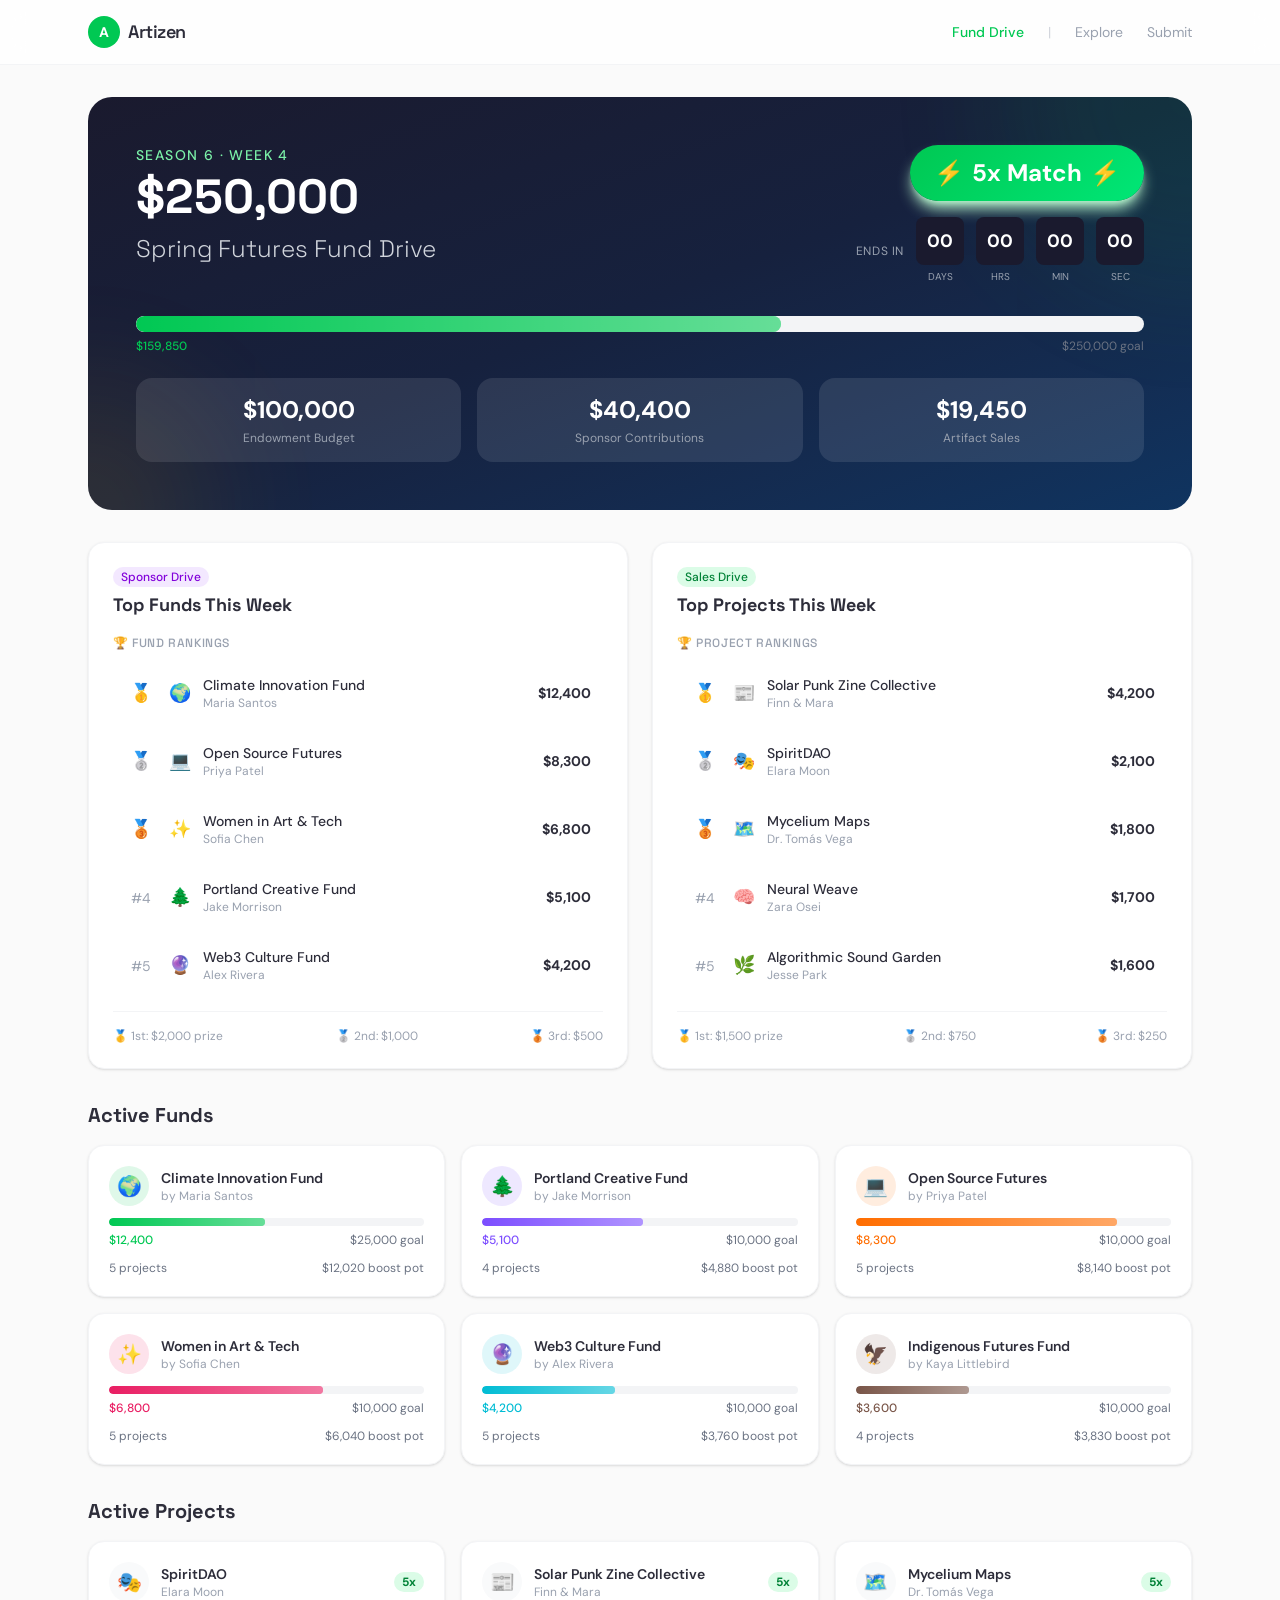
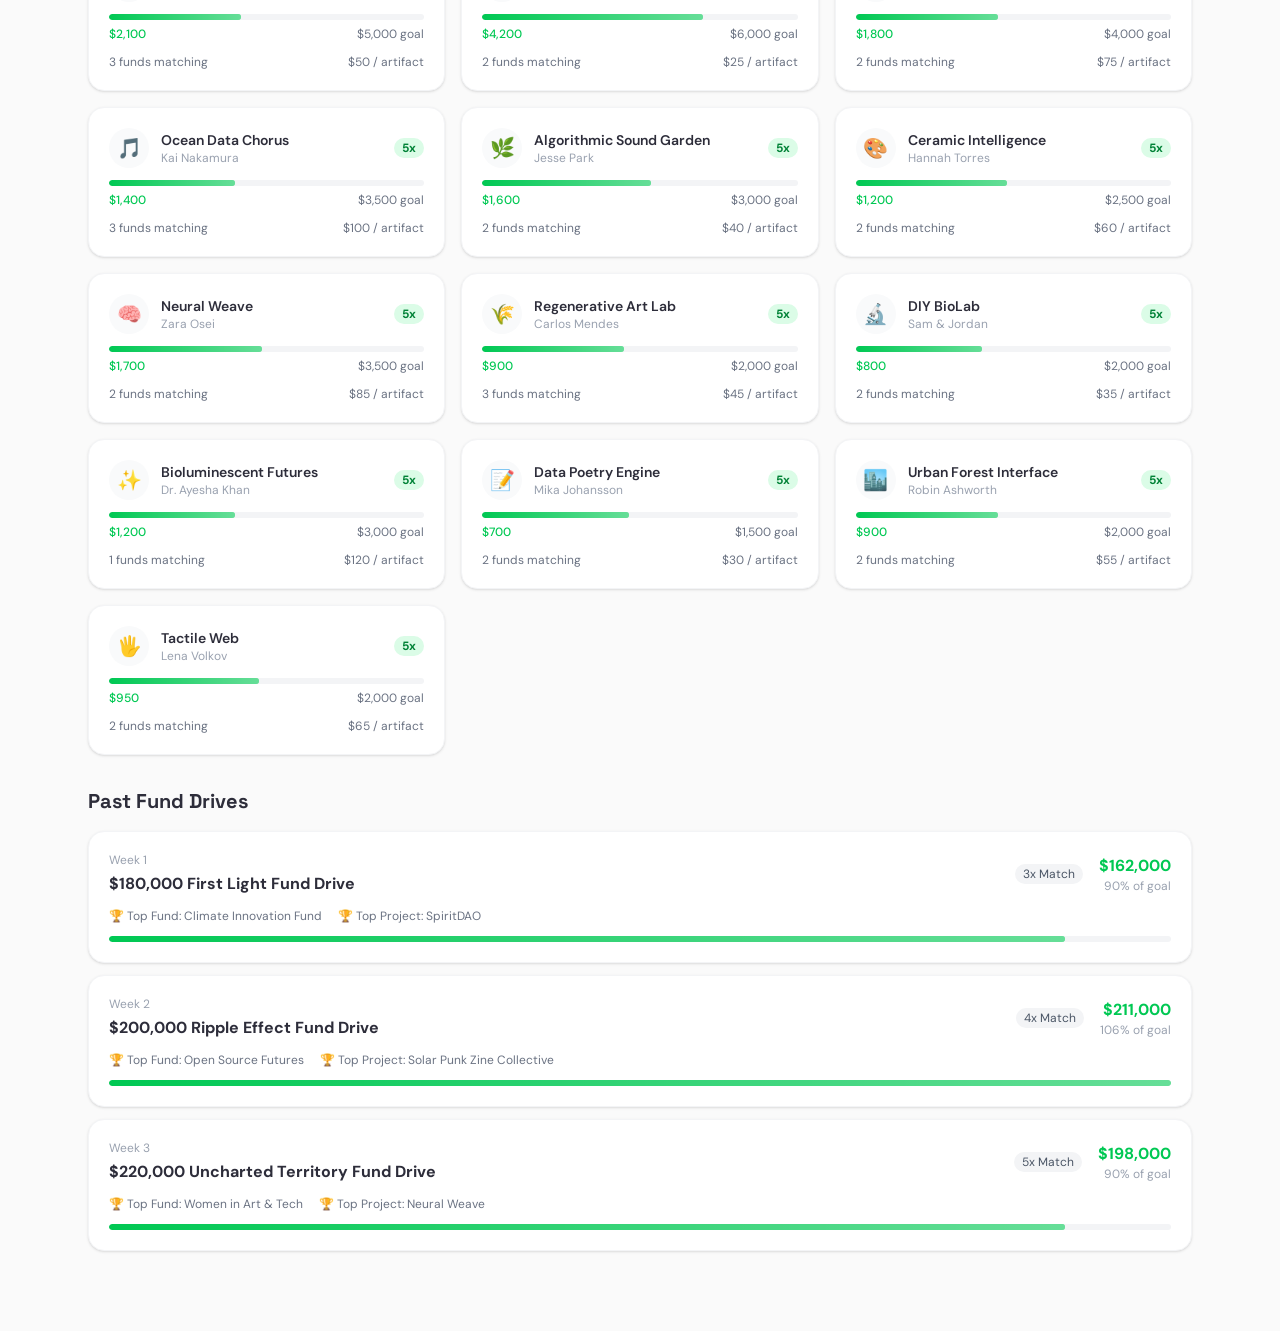
==== index.html @ 4a3e8b3a "Funding Engine prototype" ====
<!doctype html>
<html lang="en">
  <head>
    <meta charset="UTF-8" />
    <link rel="icon" type="image/svg+xml" href="/vite.svg" />
    <meta name="viewport" content="width=device-width, initial-scale=1.0" />
    <title>Artizen Funding Engine — Prototype</title>
    <script type="module" crossorigin src="/assets/index-Dkzx_geu.js"></script>
    <link rel="stylesheet" crossorigin href="/assets/index-CMHj85jx.css">
  </head>
  <body>
    <div id="root"></div>
  </body>
</html>
---- assets/index-CMHj85jx.css ----
@import "https://fonts.googleapis.com/css2?family=DM+Sans:ital,opsz,wght@0,9..40,300;0,9..40,400;0,9..40,500;0,9..40,600;0,9..40,700;1,9..40,400&family=Space+Grotesk:wght@400;500;600;700&display=swap";@layer components;@layer properties{@supports (((-webkit-hyphens:none)) and (not (margin-trim:inline))) or ((-moz-orient:inline) and (not (color:rgb(from red r g b)))){*,:before,:after,::backdrop{--tw-translate-x:0;--tw-translate-y:0;--tw-translate-z:0;--tw-rotate-x:initial;--tw-rotate-y:initial;--tw-rotate-z:initial;--tw-skew-x:initial;--tw-skew-y:initial;--tw-space-y-reverse:0;--tw-border-style:solid;--tw-gradient-position:initial;--tw-gradient-from:#0000;--tw-gradient-via:#0000;--tw-gradient-to:#0000;--tw-gradient-stops:initial;--tw-gradient-via-stops:initial;--tw-gradient-from-position:0%;--tw-gradient-via-position:50%;--tw-gradient-to-position:100%;--tw-font-weight:initial;--tw-tracking:initial;--tw-ordinal:initial;--tw-slashed-zero:initial;--tw-numeric-figure:initial;--tw-numeric-spacing:initial;--tw-numeric-fraction:initial;--tw-shadow:0 0 #0000;--tw-shadow-color:initial;--tw-shadow-alpha:100%;--tw-inset-shadow:0 0 #0000;--tw-inset-shadow-color:initial;--tw-inset-shadow-alpha:100%;--tw-ring-color:initial;--tw-ring-shadow:0 0 #0000;--tw-inset-ring-color:initial;--tw-inset-ring-shadow:0 0 #0000;--tw-ring-inset:initial;--tw-ring-offset-width:0px;--tw-ring-offset-color:#fff;--tw-ring-offset-shadow:0 0 #0000;--tw-blur:initial;--tw-brightness:initial;--tw-contrast:initial;--tw-grayscale:initial;--tw-hue-rotate:initial;--tw-invert:initial;--tw-opacity:initial;--tw-saturate:initial;--tw-sepia:initial;--tw-drop-shadow:initial;--tw-drop-shadow-color:initial;--tw-drop-shadow-alpha:100%;--tw-drop-shadow-size:initial;--tw-backdrop-blur:initial;--tw-backdrop-brightness:initial;--tw-backdrop-contrast:initial;--tw-backdrop-grayscale:initial;--tw-backdrop-hue-rotate:initial;--tw-backdrop-invert:initial;--tw-backdrop-opacity:initial;--tw-backdrop-saturate:initial;--tw-backdrop-sepia:initial}}}@layer theme{:root,:host{--font-sans:ui-sans-serif, system-ui, sans-serif, "Apple Color Emoji", "Segoe UI Emoji", "Segoe UI Symbol", "Noto Color Emoji";--font-mono:ui-monospace, SFMono-Regular, Menlo, Monaco, Consolas, "Liberation Mono", "Courier New", monospace;--color-orange-100:oklch(95.4% .038 75.164);--color-yellow-100:oklch(97.3% .071 103.193);--color-green-50:oklch(98.2% .018 155.826);--color-green-100:oklch(96.2% .044 156.743);--color-green-200:oklch(92.5% .084 155.995);--color-green-300:oklch(87.1% .15 154.449);--color-green-400:oklch(79.2% .209 151.711);--color-green-700:oklch(52.7% .154 150.069);--color-emerald-50:oklch(97.9% .021 166.113);--color-blue-500:oklch(62.3% .214 259.815);--color-blue-600:oklch(54.6% .245 262.881);--color-purple-100:oklch(94.6% .033 307.174);--color-purple-700:oklch(49.6% .265 301.924);--color-gray-50:oklch(98.5% .002 247.839);--color-gray-100:oklch(96.7% .003 264.542);--color-gray-200:oklch(92.8% .006 264.531);--color-gray-300:oklch(87.2% .01 258.338);--color-gray-400:oklch(70.7% .022 261.325);--color-gray-500:oklch(55.1% .027 264.364);--color-gray-600:oklch(44.6% .03 256.802);--color-gray-700:oklch(37.3% .034 259.733);--color-gray-900:oklch(21% .034 264.665);--color-black:#000;--color-white:#fff;--spacing:.25rem;--container-md:28rem;--container-6xl:72rem;--text-xs:.75rem;--text-xs--line-height:calc(1 / .75);--text-sm:.875rem;--text-sm--line-height:calc(1.25 / .875);--text-lg:1.125rem;--text-lg--line-height:calc(1.75 / 1.125);--text-xl:1.25rem;--text-xl--line-height:calc(1.75 / 1.25);--text-2xl:1.5rem;--text-2xl--line-height:calc(2 / 1.5);--text-3xl:1.875rem;--text-3xl--line-height:calc(2.25 / 1.875);--text-4xl:2.25rem;--text-4xl--line-height:calc(2.5 / 2.25);--text-5xl:3rem;--text-5xl--line-height:1;--font-weight-light:300;--font-weight-medium:500;--font-weight-semibold:600;--font-weight-bold:700;--tracking-tight:-.025em;--tracking-wider:.05em;--tracking-widest:.1em;--radius-lg:.5rem;--radius-xl:.75rem;--radius-2xl:1rem;--radius-3xl:1.5rem;--animate-pulse:pulse 2s cubic-bezier(.4, 0, .6, 1) infinite;--blur-md:12px;--blur-3xl:64px;--default-transition-duration:.15s;--default-transition-timing-function:cubic-bezier(.4, 0, .2, 1);--default-font-family:var(--font-sans);--default-mono-font-family:var(--font-mono)}}@layer base{*,:after,:before,::backdrop{box-sizing:border-box;border:0 solid;margin:0;padding:0}::file-selector-button{box-sizing:border-box;border:0 solid;margin:0;padding:0}html,:host{-webkit-text-size-adjust:100%;tab-size:4;line-height:1.5;font-family:var(--default-font-family,ui-sans-serif, system-ui, sans-serif, "Apple Color Emoji", "Segoe UI Emoji", "Segoe UI Symbol", "Noto Color Emoji");font-feature-settings:var(--default-font-feature-settings,normal);font-variation-settings:var(--default-font-variation-settings,normal);-webkit-tap-highlight-color:transparent}hr{height:0;color:inherit;border-top-width:1px}abbr:where([title]){-webkit-text-decoration:underline dotted;text-decoration:underline dotted}h1,h2,h3,h4,h5,h6{font-size:inherit;font-weight:inherit}a{color:inherit;-webkit-text-decoration:inherit;-webkit-text-decoration:inherit;-webkit-text-decoration:inherit;-webkit-text-decoration:inherit;text-decoration:inherit}b,strong{font-weight:bolder}code,kbd,samp,pre{font-family:var(--default-mono-font-family,ui-monospace, SFMono-Regular, Menlo, Monaco, Consolas, "Liberation Mono", "Courier New", monospace);font-feature-settings:var(--default-mono-font-feature-settings,normal);font-variation-settings:var(--default-mono-font-variation-settings,normal);font-size:1em}small{font-size:80%}sub,sup{vertical-align:baseline;font-size:75%;line-height:0;position:relative}sub{bottom:-.25em}sup{top:-.5em}table{text-indent:0;border-color:inherit;border-collapse:collapse}:-moz-focusring{outline:auto}progress{vertical-align:baseline}summary{display:list-item}ol,ul,menu{list-style:none}img,svg,video,canvas,audio,iframe,embed,object{vertical-align:middle;display:block}img,video{max-width:100%;height:auto}button,input,select,optgroup,textarea{font:inherit;font-feature-settings:inherit;font-variation-settings:inherit;letter-spacing:inherit;color:inherit;opacity:1;background-color:#0000;border-radius:0}::file-selector-button{font:inherit;font-feature-settings:inherit;font-variation-settings:inherit;letter-spacing:inherit;color:inherit;opacity:1;background-color:#0000;border-radius:0}:where(select:is([multiple],[size])) optgroup{font-weight:bolder}:where(select:is([multiple],[size])) optgroup option{padding-inline-start:20px}::file-selector-button{margin-inline-end:4px}::placeholder{opacity:1}@supports (not ((-webkit-appearance:-apple-pay-button))) or (contain-intrinsic-size:1px){::placeholder{color:currentColor}@supports (color:color-mix(in lab, red, red)){::placeholder{color:color-mix(in oklab, currentcolor 50%, transparent)}}}textarea{resize:vertical}::-webkit-search-decoration{-webkit-appearance:none}::-webkit-date-and-time-value{min-height:1lh;text-align:inherit}::-webkit-datetime-edit{display:inline-flex}::-webkit-datetime-edit-fields-wrapper{padding:0}::-webkit-datetime-edit{padding-block:0}::-webkit-datetime-edit-year-field{padding-block:0}::-webkit-datetime-edit-month-field{padding-block:0}::-webkit-datetime-edit-day-field{padding-block:0}::-webkit-datetime-edit-hour-field{padding-block:0}::-webkit-datetime-edit-minute-field{padding-block:0}::-webkit-datetime-edit-second-field{padding-block:0}::-webkit-datetime-edit-millisecond-field{padding-block:0}::-webkit-datetime-edit-meridiem-field{padding-block:0}::-webkit-calendar-picker-indicator{line-height:1}:-moz-ui-invalid{box-shadow:none}button,input:where([type=button],[type=reset],[type=submit]){appearance:button}::file-selector-button{appearance:button}::-webkit-inner-spin-button{height:auto}::-webkit-outer-spin-button{height:auto}[hidden]:where(:not([hidden=until-found])){display:none!important}}@layer utilities{.invisible{visibility:hidden}.absolute{position:absolute}.fixed{position:fixed}.relative{position:relative}.sticky{position:sticky}.inset-0{inset:calc(var(--spacing) * 0)}.top-0{top:calc(var(--spacing) * 0)}.right-0{right:calc(var(--spacing) * 0)}.bottom-0{bottom:calc(var(--spacing) * 0)}.left-0{left:calc(var(--spacing) * 0)}.z-10{z-index:10}.z-50{z-index:50}.mx-4{margin-inline:calc(var(--spacing) * 4)}.mx-auto{margin-inline:auto}.mt-0\.5{margin-top:calc(var(--spacing) * .5)}.mt-1{margin-top:calc(var(--spacing) * 1)}.mt-1\.5{margin-top:calc(var(--spacing) * 1.5)}.mt-2{margin-top:calc(var(--spacing) * 2)}.mt-3{margin-top:calc(var(--spacing) * 3)}.mt-4{margin-top:calc(var(--spacing) * 4)}.mt-6{margin-top:calc(var(--spacing) * 6)}.mb-1{margin-bottom:calc(var(--spacing) * 1)}.mb-1\.5{margin-bottom:calc(var(--spacing) * 1.5)}.mb-2{margin-bottom:calc(var(--spacing) * 2)}.mb-3{margin-bottom:calc(var(--spacing) * 3)}.mb-4{margin-bottom:calc(var(--spacing) * 4)}.mb-6{margin-bottom:calc(var(--spacing) * 6)}.mb-8{margin-bottom:calc(var(--spacing) * 8)}.flex{display:flex}.grid{display:grid}.hidden{display:none}.inline-flex{display:inline-flex}.h-2{height:calc(var(--spacing) * 2)}.h-3{height:calc(var(--spacing) * 3)}.h-4{height:calc(var(--spacing) * 4)}.h-5{height:calc(var(--spacing) * 5)}.h-8{height:calc(var(--spacing) * 8)}.h-10{height:calc(var(--spacing) * 10)}.h-12{height:calc(var(--spacing) * 12)}.h-14{height:calc(var(--spacing) * 14)}.h-16{height:calc(var(--spacing) * 16)}.h-48{height:calc(var(--spacing) * 48)}.h-64{height:calc(var(--spacing) * 64)}.h-96{height:calc(var(--spacing) * 96)}.min-h-screen{min-height:100vh}.w-2{width:calc(var(--spacing) * 2)}.w-3{width:calc(var(--spacing) * 3)}.w-4{width:calc(var(--spacing) * 4)}.w-5{width:calc(var(--spacing) * 5)}.w-8{width:calc(var(--spacing) * 8)}.w-10{width:calc(var(--spacing) * 10)}.w-12{width:calc(var(--spacing) * 12)}.w-14{width:calc(var(--spacing) * 14)}.w-16{width:calc(var(--spacing) * 16)}.w-48{width:calc(var(--spacing) * 48)}.w-64{width:calc(var(--spacing) * 64)}.w-96{width:calc(var(--spacing) * 96)}.w-full{width:100%}.max-w-6xl{max-width:var(--container-6xl)}.max-w-md{max-width:var(--container-md)}.min-w-0{min-width:calc(var(--spacing) * 0)}.flex-1{flex:1}.grow{flex-grow:1}.-translate-x-1\/2{--tw-translate-x:calc(calc(1 / 2 * 100%) * -1);translate:var(--tw-translate-x) var(--tw-translate-y)}.translate-x-1\/2{--tw-translate-x:calc(1 / 2 * 100%);translate:var(--tw-translate-x) var(--tw-translate-y)}.-translate-y-1\/2{--tw-translate-y:calc(calc(1 / 2 * 100%) * -1);translate:var(--tw-translate-x) var(--tw-translate-y)}.translate-y-1\/2{--tw-translate-y:calc(1 / 2 * 100%);translate:var(--tw-translate-x) var(--tw-translate-y)}.transform{transform:var(--tw-rotate-x,) var(--tw-rotate-y,) var(--tw-rotate-z,) var(--tw-skew-x,) var(--tw-skew-y,)}.animate-pulse{animation:var(--animate-pulse)}.grid-cols-3{grid-template-columns:repeat(3,minmax(0,1fr))}.flex-col{flex-direction:column}.items-center{align-items:center}.items-start{align-items:flex-start}.justify-between{justify-content:space-between}.justify-center{justify-content:center}.gap-1{gap:calc(var(--spacing) * 1)}.gap-1\.5{gap:calc(var(--spacing) * 1.5)}.gap-2{gap:calc(var(--spacing) * 2)}.gap-3{gap:calc(var(--spacing) * 3)}.gap-4{gap:calc(var(--spacing) * 4)}.gap-6{gap:calc(var(--spacing) * 6)}:where(.space-y-1>:not(:last-child)){--tw-space-y-reverse:0;margin-block-start:calc(calc(var(--spacing) * 1) * var(--tw-space-y-reverse));margin-block-end:calc(calc(var(--spacing) * 1) * calc(1 - var(--tw-space-y-reverse)))}:where(.space-y-2>:not(:last-child)){--tw-space-y-reverse:0;margin-block-start:calc(calc(var(--spacing) * 2) * var(--tw-space-y-reverse));margin-block-end:calc(calc(var(--spacing) * 2) * calc(1 - var(--tw-space-y-reverse)))}:where(.space-y-3>:not(:last-child)){--tw-space-y-reverse:0;margin-block-start:calc(calc(var(--spacing) * 3) * var(--tw-space-y-reverse));margin-block-end:calc(calc(var(--spacing) * 3) * calc(1 - var(--tw-space-y-reverse)))}:where(.space-y-4>:not(:last-child)){--tw-space-y-reverse:0;margin-block-start:calc(calc(var(--spacing) * 4) * var(--tw-space-y-reverse));margin-block-end:calc(calc(var(--spacing) * 4) * calc(1 - var(--tw-space-y-reverse)))}:where(.space-y-6>:not(:last-child)){--tw-space-y-reverse:0;margin-block-start:calc(calc(var(--spacing) * 6) * var(--tw-space-y-reverse));margin-block-end:calc(calc(var(--spacing) * 6) * calc(1 - var(--tw-space-y-reverse)))}:where(.space-y-8>:not(:last-child)){--tw-space-y-reverse:0;margin-block-start:calc(calc(var(--spacing) * 8) * var(--tw-space-y-reverse));margin-block-end:calc(calc(var(--spacing) * 8) * calc(1 - var(--tw-space-y-reverse)))}.truncate{text-overflow:ellipsis;white-space:nowrap;overflow:hidden}.overflow-hidden{overflow:hidden}.rounded{border-radius:.25rem}.rounded-2xl{border-radius:var(--radius-2xl)}.rounded-3xl{border-radius:var(--radius-3xl)}.rounded-full{border-radius:3.40282e38px}.rounded-lg{border-radius:var(--radius-lg)}.rounded-xl{border-radius:var(--radius-xl)}.border{border-style:var(--tw-border-style);border-width:1px}.border-t{border-top-style:var(--tw-border-style);border-top-width:1px}.border-b{border-bottom-style:var(--tw-border-style);border-bottom-width:1px}.border-gray-100{border-color:var(--color-gray-100)}.border-gray-200{border-color:var(--color-gray-200)}.border-green-200{border-color:var(--color-green-200)}.bg-\[\#00C853\]{background-color:#00c853}.bg-\[\#1A1A2E\]{background-color:#1a1a2e}.bg-\[\#FAFAFA\]{background-color:#fafafa}.bg-\[\#FFB300\]{background-color:#ffb300}.bg-\[\#FFB300\]\/10{background-color:oklab(81.7909% .035605 .166765/.1)}.bg-black\/50{background-color:#00000080}@supports (color:color-mix(in lab, red, red)){.bg-black\/50{background-color:color-mix(in oklab, var(--color-black) 50%, transparent)}}.bg-blue-500{background-color:var(--color-blue-500)}.bg-gray-50{background-color:var(--color-gray-50)}.bg-gray-100{background-color:var(--color-gray-100)}.bg-gray-200{background-color:var(--color-gray-200)}.bg-green-50{background-color:var(--color-green-50)}.bg-green-100{background-color:var(--color-green-100)}.bg-green-400{background-color:var(--color-green-400)}.bg-orange-100{background-color:var(--color-orange-100)}.bg-purple-100{background-color:var(--color-purple-100)}.bg-white{background-color:var(--color-white)}.bg-white\/5{background-color:#ffffff0d}@supports (color:color-mix(in lab, red, red)){.bg-white\/5{background-color:color-mix(in oklab, var(--color-white) 5%, transparent)}}.bg-white\/10{background-color:#ffffff1a}@supports (color:color-mix(in lab, red, red)){.bg-white\/10{background-color:color-mix(in oklab, var(--color-white) 10%, transparent)}}.bg-white\/80{background-color:#fffc}@supports (color:color-mix(in lab, red, red)){.bg-white\/80{background-color:color-mix(in oklab, var(--color-white) 80%, transparent)}}.bg-yellow-100{background-color:var(--color-yellow-100)}.bg-gradient-to-br{--tw-gradient-position:to bottom right in oklab;background-image:linear-gradient(var(--tw-gradient-stops))}.bg-gradient-to-r{--tw-gradient-position:to right in oklab;background-image:linear-gradient(var(--tw-gradient-stops))}.from-\[\#00C853\]{--tw-gradient-from:#00c853;--tw-gradient-stops:var(--tw-gradient-via-stops,var(--tw-gradient-position), var(--tw-gradient-from) var(--tw-gradient-from-position), var(--tw-gradient-to) var(--tw-gradient-to-position))}.from-\[\#1A1A2E\]{--tw-gradient-from:#1a1a2e;--tw-gradient-stops:var(--tw-gradient-via-stops,var(--tw-gradient-position), var(--tw-gradient-from) var(--tw-gradient-from-position), var(--tw-gradient-to) var(--tw-gradient-to-position))}.from-green-50{--tw-gradient-from:var(--color-green-50);--tw-gradient-stops:var(--tw-gradient-via-stops,var(--tw-gradient-position), var(--tw-gradient-from) var(--tw-gradient-from-position), var(--tw-gradient-to) var(--tw-gradient-to-position))}.via-\[\#16213E\]{--tw-gradient-via:#16213e;--tw-gradient-via-stops:var(--tw-gradient-position), var(--tw-gradient-from) var(--tw-gradient-from-position), var(--tw-gradient-via) var(--tw-gradient-via-position), var(--tw-gradient-to) var(--tw-gradient-to-position);--tw-gradient-stops:var(--tw-gradient-via-stops)}.to-\[\#0F3460\]{--tw-gradient-to:#0f3460;--tw-gradient-stops:var(--tw-gradient-via-stops,var(--tw-gradient-position), var(--tw-gradient-from) var(--tw-gradient-from-position), var(--tw-gradient-to) var(--tw-gradient-to-position))}.to-\[\#00E676\]{--tw-gradient-to:#00e676;--tw-gradient-stops:var(--tw-gradient-via-stops,var(--tw-gradient-position), var(--tw-gradient-from) var(--tw-gradient-from-position), var(--tw-gradient-to) var(--tw-gradient-to-position))}.to-emerald-50{--tw-gradient-to:var(--color-emerald-50);--tw-gradient-stops:var(--tw-gradient-via-stops,var(--tw-gradient-position), var(--tw-gradient-from) var(--tw-gradient-from-position), var(--tw-gradient-to) var(--tw-gradient-to-position))}.p-3{padding:calc(var(--spacing) * 3)}.p-4{padding:calc(var(--spacing) * 4)}.p-5{padding:calc(var(--spacing) * 5)}.p-6{padding:calc(var(--spacing) * 6)}.p-8{padding:calc(var(--spacing) * 8)}.px-2{padding-inline:calc(var(--spacing) * 2)}.px-3{padding-inline:calc(var(--spacing) * 3)}.px-4{padding-inline:calc(var(--spacing) * 4)}.px-5{padding-inline:calc(var(--spacing) * 5)}.px-6{padding-inline:calc(var(--spacing) * 6)}.py-0\.5{padding-block:calc(var(--spacing) * .5)}.py-1{padding-block:calc(var(--spacing) * 1)}.py-2{padding-block:calc(var(--spacing) * 2)}.py-3{padding-block:calc(var(--spacing) * 3)}.py-4{padding-block:calc(var(--spacing) * 4)}.pt-2{padding-top:calc(var(--spacing) * 2)}.pt-4{padding-top:calc(var(--spacing) * 4)}.pt-8{padding-top:calc(var(--spacing) * 8)}.pt-12{padding-top:calc(var(--spacing) * 12)}.pb-20{padding-bottom:calc(var(--spacing) * 20)}.pl-6{padding-left:calc(var(--spacing) * 6)}.pl-12{padding-left:calc(var(--spacing) * 12)}.pl-18{padding-left:calc(var(--spacing) * 18)}.text-center{text-align:center}.text-left{text-align:left}.text-right{text-align:right}.text-2xl{font-size:var(--text-2xl);line-height:var(--tw-leading,var(--text-2xl--line-height))}.text-3xl{font-size:var(--text-3xl);line-height:var(--tw-leading,var(--text-3xl--line-height))}.text-4xl{font-size:var(--text-4xl);line-height:var(--tw-leading,var(--text-4xl--line-height))}.text-5xl{font-size:var(--text-5xl);line-height:var(--tw-leading,var(--text-5xl--line-height))}.text-lg{font-size:var(--text-lg);line-height:var(--tw-leading,var(--text-lg--line-height))}.text-sm{font-size:var(--text-sm);line-height:var(--tw-leading,var(--text-sm--line-height))}.text-xl{font-size:var(--text-xl);line-height:var(--tw-leading,var(--text-xl--line-height))}.text-xs{font-size:var(--text-xs);line-height:var(--tw-leading,var(--text-xs--line-height))}.text-\[10px\]{font-size:10px}.font-bold{--tw-font-weight:var(--font-weight-bold);font-weight:var(--font-weight-bold)}.font-light{--tw-font-weight:var(--font-weight-light);font-weight:var(--font-weight-light)}.font-medium{--tw-font-weight:var(--font-weight-medium);font-weight:var(--font-weight-medium)}.font-semibold{--tw-font-weight:var(--font-weight-semibold);font-weight:var(--font-weight-semibold)}.tracking-tight{--tw-tracking:var(--tracking-tight);letter-spacing:var(--tracking-tight)}.tracking-wider{--tw-tracking:var(--tracking-wider);letter-spacing:var(--tracking-wider)}.tracking-widest{--tw-tracking:var(--tracking-widest);letter-spacing:var(--tracking-widest)}.text-\[\#00C853\]{color:#00c853}.text-\[\#FF3D00\]{color:#ff3d00}.text-\[\#FFB300\]{color:#ffb300}.text-gray-300{color:var(--color-gray-300)}.text-gray-400{color:var(--color-gray-400)}.text-gray-500{color:var(--color-gray-500)}.text-gray-600{color:var(--color-gray-600)}.text-gray-700{color:var(--color-gray-700)}.text-green-300{color:var(--color-green-300)}.text-green-700{color:var(--color-green-700)}.text-purple-700{color:var(--color-purple-700)}.text-white{color:var(--color-white)}.uppercase{text-transform:uppercase}.tabular-nums{--tw-numeric-spacing:tabular-nums;font-variant-numeric:var(--tw-ordinal,) var(--tw-slashed-zero,) var(--tw-numeric-figure,) var(--tw-numeric-spacing,) var(--tw-numeric-fraction,)}.opacity-10{opacity:.1}.shadow-2xl{--tw-shadow:0 25px 50px -12px var(--tw-shadow-color,#00000040);box-shadow:var(--tw-inset-shadow), var(--tw-inset-ring-shadow), var(--tw-ring-offset-shadow), var(--tw-ring-shadow), var(--tw-shadow)}.shadow-lg{--tw-shadow:0 10px 15px -3px var(--tw-shadow-color,#0000001a), 0 4px 6px -4px var(--tw-shadow-color,#0000001a);box-shadow:var(--tw-inset-shadow), var(--tw-inset-ring-shadow), var(--tw-ring-offset-shadow), var(--tw-ring-shadow), var(--tw-shadow)}.shadow-sm{--tw-shadow:0 1px 3px 0 var(--tw-shadow-color,#0000001a), 0 1px 2px -1px var(--tw-shadow-color,#0000001a);box-shadow:var(--tw-inset-shadow), var(--tw-inset-ring-shadow), var(--tw-ring-offset-shadow), var(--tw-ring-shadow), var(--tw-shadow)}.ring-1{--tw-ring-shadow:var(--tw-ring-inset,) 0 0 0 calc(1px + var(--tw-ring-offset-width)) var(--tw-ring-color,currentcolor);box-shadow:var(--tw-inset-shadow), var(--tw-inset-ring-shadow), var(--tw-ring-offset-shadow), var(--tw-ring-shadow), var(--tw-shadow)}.shadow-green-200{--tw-shadow-color:oklch(92.5% .084 155.995)}@supports (color:color-mix(in lab, red, red)){.shadow-green-200{--tw-shadow-color:color-mix(in oklab, var(--color-green-200) var(--tw-shadow-alpha), transparent)}}.ring-green-200{--tw-ring-color:var(--color-green-200)}.blur-3xl{--tw-blur:blur(var(--blur-3xl));filter:var(--tw-blur,) var(--tw-brightness,) var(--tw-contrast,) var(--tw-grayscale,) var(--tw-hue-rotate,) var(--tw-invert,) var(--tw-saturate,) var(--tw-sepia,) var(--tw-drop-shadow,)}.filter{filter:var(--tw-blur,) var(--tw-brightness,) var(--tw-contrast,) var(--tw-grayscale,) var(--tw-hue-rotate,) var(--tw-invert,) var(--tw-saturate,) var(--tw-sepia,) var(--tw-drop-shadow,)}.backdrop-blur-md{--tw-backdrop-blur:blur(var(--blur-md));-webkit-backdrop-filter:var(--tw-backdrop-blur,) var(--tw-backdrop-brightness,) var(--tw-backdrop-contrast,) var(--tw-backdrop-grayscale,) var(--tw-backdrop-hue-rotate,) var(--tw-backdrop-invert,) var(--tw-backdrop-opacity,) var(--tw-backdrop-saturate,) var(--tw-backdrop-sepia,);backdrop-filter:var(--tw-backdrop-blur,) var(--tw-backdrop-brightness,) var(--tw-backdrop-contrast,) var(--tw-backdrop-grayscale,) var(--tw-backdrop-hue-rotate,) var(--tw-backdrop-invert,) var(--tw-backdrop-opacity,) var(--tw-backdrop-saturate,) var(--tw-backdrop-sepia,)}.transition-all{transition-property:all;transition-timing-function:var(--tw-ease,var(--default-transition-timing-function));transition-duration:var(--tw-duration,var(--default-transition-duration))}.transition-colors{transition-property:color,background-color,border-color,outline-color,text-decoration-color,fill,stroke,--tw-gradient-from,--tw-gradient-via,--tw-gradient-to;transition-timing-function:var(--tw-ease,var(--default-transition-timing-function));transition-duration:var(--tw-duration,var(--default-transition-duration))}.transition-opacity{transition-property:opacity;transition-timing-function:var(--tw-ease,var(--default-transition-timing-function));transition-duration:var(--tw-duration,var(--default-transition-duration))}@media (hover:hover){.hover\:scale-\[1\.02\]:hover{scale:1.02}.hover\:border-green-200:hover{border-color:var(--color-green-200)}.hover\:bg-\[\#00A844\]:hover{background-color:#00a844}.hover\:bg-\[\#FFB300\]\/20:hover{background-color:oklab(81.7909% .035605 .166765/.2)}.hover\:bg-blue-600:hover{background-color:var(--color-blue-600)}.hover\:bg-gray-50:hover{background-color:var(--color-gray-50)}.hover\:bg-gray-100:hover{background-color:var(--color-gray-100)}.hover\:bg-gray-200:hover{background-color:var(--color-gray-200)}.hover\:text-\[\#00C853\]:hover{color:#00c853}.hover\:text-gray-900:hover{color:var(--color-gray-900)}.hover\:underline:hover{text-decoration-line:underline}.hover\:opacity-80:hover{opacity:.8}.hover\:shadow-md:hover{--tw-shadow:0 4px 6px -1px var(--tw-shadow-color,#0000001a), 0 2px 4px -2px var(--tw-shadow-color,#0000001a);box-shadow:var(--tw-inset-shadow), var(--tw-inset-ring-shadow), var(--tw-ring-offset-shadow), var(--tw-ring-shadow), var(--tw-shadow)}}.active\:scale-\[0\.98\]:active{scale:.98}@media (width>=40rem){.sm\:grid-cols-2{grid-template-columns:repeat(2,minmax(0,1fr))}.sm\:flex-row{flex-direction:row}.sm\:items-center{align-items:center}.sm\:items-end{align-items:flex-end}.sm\:items-start{align-items:flex-start}.sm\:justify-between{justify-content:space-between}.sm\:p-12{padding:calc(var(--spacing) * 12)}.sm\:px-6{padding-inline:calc(var(--spacing) * 6)}.sm\:text-2xl{font-size:var(--text-2xl);line-height:var(--tw-leading,var(--text-2xl--line-height))}.sm\:text-5xl{font-size:var(--text-5xl);line-height:var(--tw-leading,var(--text-5xl--line-height))}}@media (width>=48rem){.md\:grid-cols-2{grid-template-columns:repeat(2,minmax(0,1fr))}}@media (width>=64rem){.lg\:grid-cols-3{grid-template-columns:repeat(3,minmax(0,1fr))}}}:root{--artizen-green:#00c853;--artizen-green-dark:#00a844;--artizen-green-light:#e8f5e9;--artizen-gold:#ffb300;--artizen-gold-light:#fff8e1;--artizen-red:#ff3d00;--artizen-dark:#1a1a2e;--artizen-gray:#f5f5f7;--artizen-text:#2d2d3a;--artizen-muted:#8e8e9a}*{box-sizing:border-box}body{color:var(--artizen-text);-webkit-font-smoothing:antialiased;background:#fafafa;margin:0;font-family:DM Sans,-apple-system,BlinkMacSystemFont,sans-serif}h1,h2,h3,h4,h5,h6{font-family:Space Grotesk,sans-serif}.animate-pulse-slow{animation:3s cubic-bezier(.4,0,.6,1) infinite pulse}@keyframes shimmer{0%{background-position:-200% 0}to{background-position:200% 0}}.shimmer{background:linear-gradient(90deg,#0000,#fff6,#0000) 0 0/200% 100%;animation:2s infinite shimmer}@keyframes countUp{0%{opacity:0;transform:translateY(10px)}to{opacity:1;transform:translateY(0)}}.count-up{animation:.4s ease-out countUp}@keyframes celebrationBurst{0%{opacity:0;transform:scale(.8)}50%{transform:scale(1.05)}to{opacity:1;transform:scale(1)}}.celebration-burst{animation:.5s ease-out celebrationBurst}@keyframes confettiDrop{0%{opacity:1;transform:translateY(-100vh)rotate(0)}to{opacity:0;transform:translateY(100vh)rotate(720deg)}}.confetti-piece{z-index:9999;pointer-events:none;width:10px;height:10px;animation:3s ease-in forwards confettiDrop;position:fixed;top:0}.multiplier-badge{background:linear-gradient(135deg, var(--artizen-green) 0%, #00e676 50%, var(--artizen-green) 100%);background-size:200% 200%;animation:3s infinite shimmerBadge}@keyframes shimmerBadge{0%{background-position:0%}50%{background-position:100%}to{background-position:0%}}.multiplier-badge-depleted{color:#9e9e9e;background:#e0e0e0}.progress-bar-fill{transition:width .8s cubic-bezier(.4,0,.2,1)}.modal-overlay{-webkit-backdrop-filter:blur(4px);backdrop-filter:blur(4px)}@property --tw-translate-x{syntax:"*";inherits:false;initial-value:0}@property --tw-translate-y{syntax:"*";inherits:false;initial-value:0}@property --tw-translate-z{syntax:"*";inherits:false;initial-value:0}@property --tw-rotate-x{syntax:"*";inherits:false}@property --tw-rotate-y{syntax:"*";inherits:false}@property --tw-rotate-z{syntax:"*";inherits:false}@property --tw-skew-x{syntax:"*";inherits:false}@property --tw-skew-y{syntax:"*";inherits:false}@property --tw-space-y-reverse{syntax:"*";inherits:false;initial-value:0}@property --tw-border-style{syntax:"*";inherits:false;initial-value:solid}@property --tw-gradient-position{syntax:"*";inherits:false}@property --tw-gradient-from{syntax:"<color>";inherits:false;initial-value:#0000}@property --tw-gradient-via{syntax:"<color>";inherits:false;initial-value:#0000}@property --tw-gradient-to{syntax:"<color>";inherits:false;initial-value:#0000}@property --tw-gradient-stops{syntax:"*";inherits:false}@property --tw-gradient-via-stops{syntax:"*";inherits:false}@property --tw-gradient-from-position{syntax:"<length-percentage>";inherits:false;initial-value:0%}@property --tw-gradient-via-position{syntax:"<length-percentage>";inherits:false;initial-value:50%}@property --tw-gradient-to-position{syntax:"<length-percentage>";inherits:false;initial-value:100%}@property --tw-font-weight{syntax:"*";inherits:false}@property --tw-tracking{syntax:"*";inherits:false}@property --tw-ordinal{syntax:"*";inherits:false}@property --tw-slashed-zero{syntax:"*";inherits:false}@property --tw-numeric-figure{syntax:"*";inherits:false}@property --tw-numeric-spacing{syntax:"*";inherits:false}@property --tw-numeric-fraction{syntax:"*";inherits:false}@property --tw-shadow{syntax:"*";inherits:false;initial-value:0 0 #0000}@property --tw-shadow-color{syntax:"*";inherits:false}@property --tw-shadow-alpha{syntax:"<percentage>";inherits:false;initial-value:100%}@property --tw-inset-shadow{syntax:"*";inherits:false;initial-value:0 0 #0000}@property --tw-inset-shadow-color{syntax:"*";inherits:false}@property --tw-inset-shadow-alpha{syntax:"<percentage>";inherits:false;initial-value:100%}@property --tw-ring-color{syntax:"*";inherits:false}@property --tw-ring-shadow{syntax:"*";inherits:false;initial-value:0 0 #0000}@property --tw-inset-ring-color{syntax:"*";inherits:false}@property --tw-inset-ring-shadow{syntax:"*";inherits:false;initial-value:0 0 #0000}@property --tw-ring-inset{syntax:"*";inherits:false}@property --tw-ring-offset-width{syntax:"<length>";inherits:false;initial-value:0}@property --tw-ring-offset-color{syntax:"*";inherits:false;initial-value:#fff}@property --tw-ring-offset-shadow{syntax:"*";inherits:false;initial-value:0 0 #0000}@property --tw-blur{syntax:"*";inherits:false}@property --tw-brightness{syntax:"*";inherits:false}@property --tw-contrast{syntax:"*";inherits:false}@property --tw-grayscale{syntax:"*";inherits:false}@property --tw-hue-rotate{syntax:"*";inherits:false}@property --tw-invert{syntax:"*";inherits:false}@property --tw-opacity{syntax:"*";inherits:false}@property --tw-saturate{syntax:"*";inherits:false}@property --tw-sepia{syntax:"*";inherits:false}@property --tw-drop-shadow{syntax:"*";inherits:false}@property --tw-drop-shadow-color{syntax:"*";inherits:false}@property --tw-drop-shadow-alpha{syntax:"<percentage>";inherits:false;initial-value:100%}@property --tw-drop-shadow-size{syntax:"*";inherits:false}@property --tw-backdrop-blur{syntax:"*";inherits:false}@property --tw-backdrop-brightness{syntax:"*";inherits:false}@property --tw-backdrop-contrast{syntax:"*";inherits:false}@property --tw-backdrop-grayscale{syntax:"*";inherits:false}@property --tw-backdrop-hue-rotate{syntax:"*";inherits:false}@property --tw-backdrop-invert{syntax:"*";inherits:false}@property --tw-backdrop-opacity{syntax:"*";inherits:false}@property --tw-backdrop-saturate{syntax:"*";inherits:false}@property --tw-backdrop-sepia{syntax:"*";inherits:false}@keyframes pulse{50%{opacity:.5}}
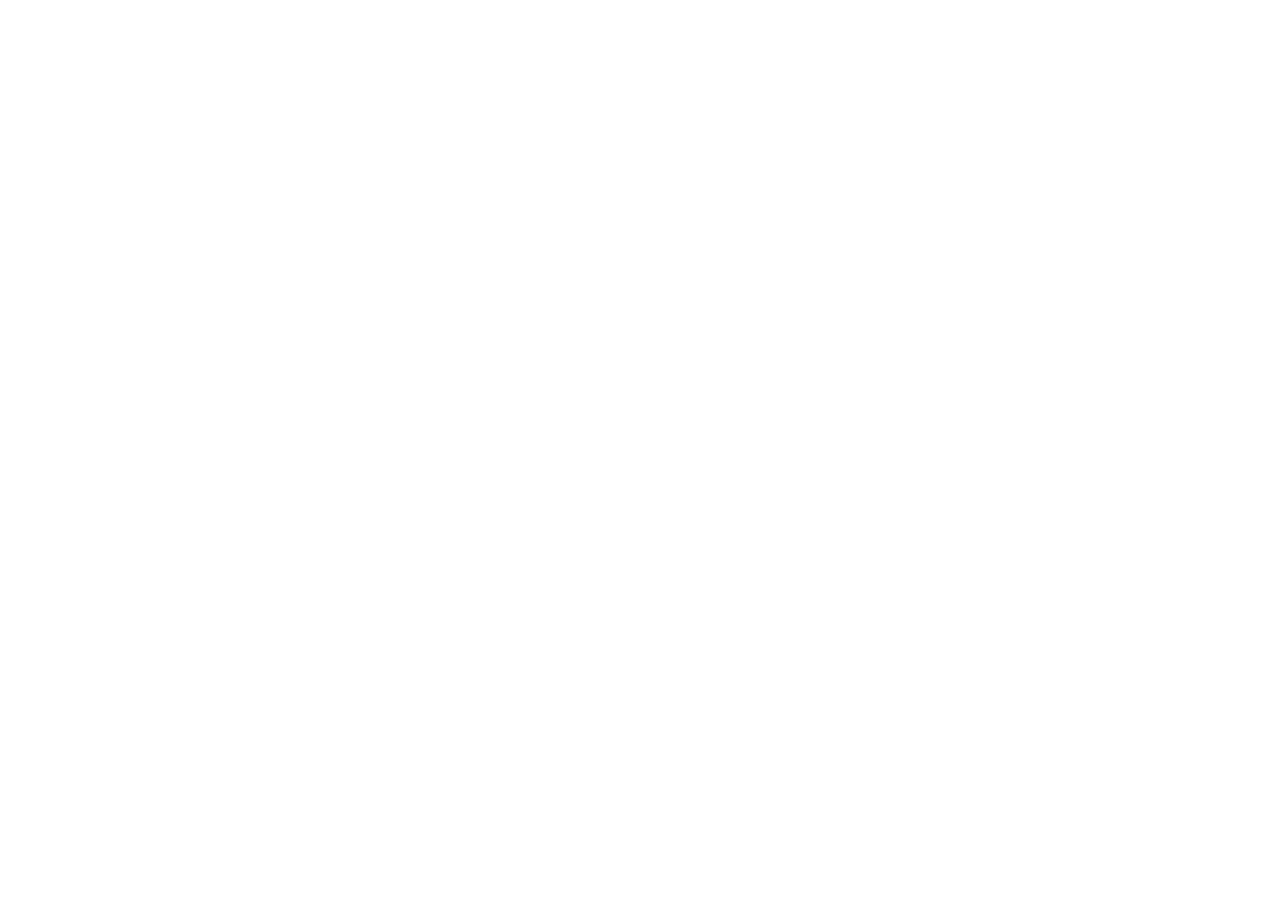
==== commit cc82ab7e: "Deploy V10: Fund Drive popup redesign" ====
--- a/index.html
+++ b/index.html
@@ -2,11 +2,14 @@
 <html lang="en">
   <head>
     <meta charset="UTF-8" />
-    <link rel="icon" type="image/svg+xml" href="/vite.svg" />
+    <link rel="icon" type="image/png" href="/ui-test/assets/artizen-mark.png" />
     <meta name="viewport" content="width=device-width, initial-scale=1.0" />
-    <title>Artizen Funding Engine — Prototype</title>
-    <script type="module" crossorigin src="/assets/index-Dkzx_geu.js"></script>
-    <link rel="stylesheet" crossorigin href="/assets/index-CMHj85jx.css">
+    <title>Artizen</title>
+    <link rel="stylesheet" href="https://s3.amazonaws.com/appforest_uf/f1669921386747x462861532157019100/RocGroteskBold.css">
+    <link rel="stylesheet" href="https://s3.amazonaws.com/appforest_uf/f1670009029268x384309142695173700/RocGroteskMedium.css">
+    <link rel="stylesheet" href="https://s3.amazonaws.com/appforest_uf/f1669919682183x184427803987397440/P22Mackinac-Medium_6.css">
+    <script type="module" crossorigin src="/ui-test/assets/index-LZScXo-2.js"></script>
+    <link rel="stylesheet" crossorigin href="/ui-test/assets/index-qP7MjqyI.css">
   </head>
   <body>
     <div id="root"></div>
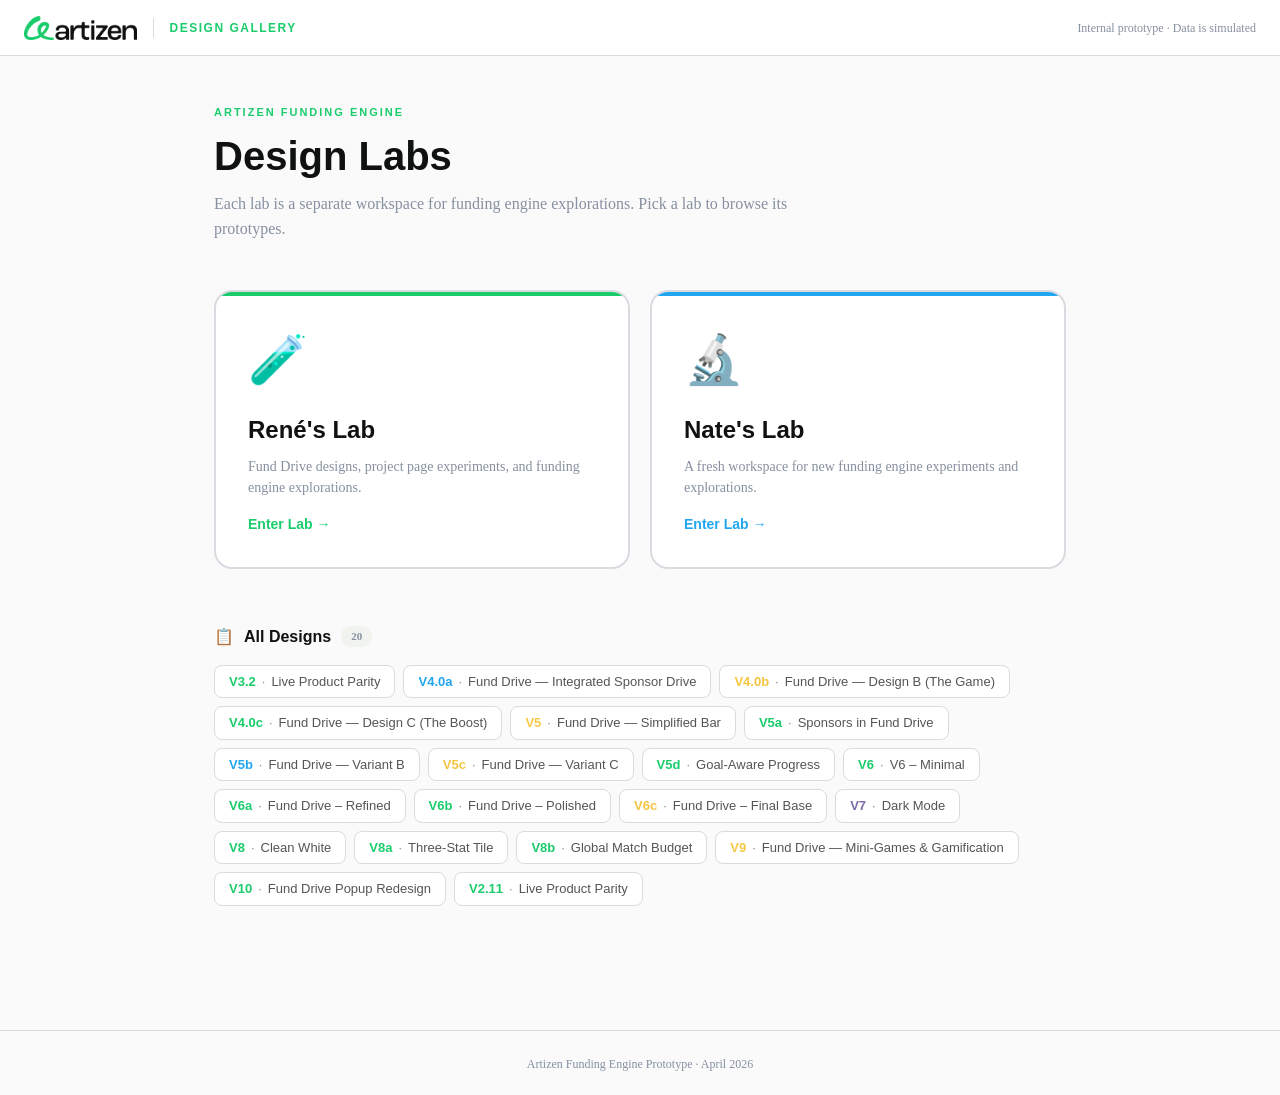
==== commit 6c3f1c1e: "Sync root index.html with current build" ====
--- a/index.html
+++ b/index.html
@@ -8,7 +8,7 @@
     <link rel="stylesheet" href="https://s3.amazonaws.com/appforest_uf/f1669921386747x462861532157019100/RocGroteskBold.css">
     <link rel="stylesheet" href="https://s3.amazonaws.com/appforest_uf/f1670009029268x384309142695173700/RocGroteskMedium.css">
     <link rel="stylesheet" href="https://s3.amazonaws.com/appforest_uf/f1669919682183x184427803987397440/P22Mackinac-Medium_6.css">
-    <script type="module" crossorigin src="/ui-test/assets/index-LZScXo-2.js"></script>
+    <script type="module" crossorigin src="/ui-test/assets/index-BdUCtBuk.js"></script>
     <link rel="stylesheet" crossorigin href="/ui-test/assets/index-qP7MjqyI.css">
   </head>
   <body>
--- a/ui-test/assets/index-qP7MjqyI.css
+++ b/ui-test/assets/index-qP7MjqyI.css
@@ -0,0 +1,2 @@
+/*! tailwindcss v4.2.2 | MIT License | https://tailwindcss.com */
+@layer properties{@supports (((-webkit-hyphens:none)) and (not (margin-trim:inline))) or ((-moz-orient:inline) and (not (color:rgb(from red r g b)))){*,:before,:after,::backdrop{--tw-translate-x:0;--tw-translate-y:0;--tw-translate-z:0;--tw-rotate-x:initial;--tw-rotate-y:initial;--tw-rotate-z:initial;--tw-skew-x:initial;--tw-skew-y:initial;--tw-space-y-reverse:0;--tw-border-style:solid;--tw-gradient-position:initial;--tw-gradient-from:#0000;--tw-gradient-via:#0000;--tw-gradient-to:#0000;--tw-gradient-stops:initial;--tw-gradient-via-stops:initial;--tw-gradient-from-position:0%;--tw-gradient-via-position:50%;--tw-gradient-to-position:100%;--tw-font-weight:initial;--tw-tracking:initial;--tw-ordinal:initial;--tw-slashed-zero:initial;--tw-numeric-figure:initial;--tw-numeric-spacing:initial;--tw-numeric-fraction:initial;--tw-shadow:0 0 #0000;--tw-shadow-color:initial;--tw-shadow-alpha:100%;--tw-inset-shadow:0 0 #0000;--tw-inset-shadow-color:initial;--tw-inset-shadow-alpha:100%;--tw-ring-color:initial;--tw-ring-shadow:0 0 #0000;--tw-inset-ring-color:initial;--tw-inset-ring-shadow:0 0 #0000;--tw-ring-inset:initial;--tw-ring-offset-width:0px;--tw-ring-offset-color:#fff;--tw-ring-offset-shadow:0 0 #0000;--tw-outline-style:solid;--tw-blur:initial;--tw-brightness:initial;--tw-contrast:initial;--tw-grayscale:initial;--tw-hue-rotate:initial;--tw-invert:initial;--tw-opacity:initial;--tw-saturate:initial;--tw-sepia:initial;--tw-drop-shadow:initial;--tw-drop-shadow-color:initial;--tw-drop-shadow-alpha:100%;--tw-drop-shadow-size:initial;--tw-backdrop-blur:initial;--tw-backdrop-brightness:initial;--tw-backdrop-contrast:initial;--tw-backdrop-grayscale:initial;--tw-backdrop-hue-rotate:initial;--tw-backdrop-invert:initial;--tw-backdrop-opacity:initial;--tw-backdrop-saturate:initial;--tw-backdrop-sepia:initial;--tw-ease:initial}}}@layer theme{:root,:host{--font-sans:ui-sans-serif, system-ui, sans-serif, "Apple Color Emoji", "Segoe UI Emoji", "Segoe UI Symbol", "Noto Color Emoji";--font-mono:ui-monospace, SFMono-Regular, Menlo, Monaco, Consolas, "Liberation Mono", "Courier New", monospace;--color-green-50:oklch(98.2% .018 155.826);--color-green-100:oklch(96.2% .044 156.743);--color-green-200:oklch(92.5% .084 155.995);--color-green-300:oklch(87.1% .15 154.449);--color-green-700:oklch(52.7% .154 150.069);--color-purple-100:oklch(94.6% .033 307.174);--color-purple-700:oklch(49.6% .265 301.924);--color-gray-50:oklch(98.5% .002 247.839);--color-gray-100:oklch(96.7% .003 264.542);--color-gray-300:oklch(87.2% .01 258.338);--color-gray-400:oklch(70.7% .022 261.325);--color-gray-500:oklch(55.1% .027 264.364);--color-gray-600:oklch(44.6% .03 256.802);--color-gray-900:oklch(21% .034 264.665);--color-white:#fff;--spacing:.25rem;--container-6xl:72rem;--text-xs:.75rem;--text-xs--line-height:calc(1 / .75);--text-sm:.875rem;--text-sm--line-height:calc(1.25 / .875);--text-lg:1.125rem;--text-lg--line-height:calc(1.75 / 1.125);--text-xl:1.25rem;--text-xl--line-height:calc(1.75 / 1.25);--text-2xl:1.5rem;--text-2xl--line-height:calc(2 / 1.5);--text-4xl:2.25rem;--text-4xl--line-height:calc(2.5 / 2.25);--text-5xl:3rem;--text-5xl--line-height:1;--font-weight-light:300;--font-weight-medium:500;--font-weight-semibold:600;--font-weight-bold:700;--tracking-wider:.05em;--tracking-widest:.1em;--radius-lg:.5rem;--radius-xl:.75rem;--radius-2xl:1rem;--radius-3xl:1.5rem;--ease-out:cubic-bezier(0, 0, .2, 1);--animate-pulse:pulse 2s cubic-bezier(.4, 0, .6, 1) infinite;--blur-md:12px;--blur-3xl:64px;--default-transition-duration:.15s;--default-transition-timing-function:cubic-bezier(.4, 0, .2, 1);--default-font-family:var(--font-sans);--default-mono-font-family:var(--font-mono)}}@layer base{*,:after,:before,::backdrop{box-sizing:border-box;border:0 solid;margin:0;padding:0}::file-selector-button{box-sizing:border-box;border:0 solid;margin:0;padding:0}html,:host{-webkit-text-size-adjust:100%;tab-size:4;line-height:1.5;font-family:var(--default-font-family,ui-sans-serif, system-ui, sans-serif, "Apple Color Emoji", "Segoe UI Emoji", "Segoe UI Symbol", "Noto Color Emoji");font-feature-settings:var(--default-font-feature-settings,normal);font-variation-settings:var(--default-font-variation-settings,normal);-webkit-tap-highlight-color:transparent}hr{height:0;color:inherit;border-top-width:1px}abbr:where([title]){-webkit-text-decoration:underline dotted;text-decoration:underline dotted}h1,h2,h3,h4,h5,h6{font-size:inherit;font-weight:inherit}a{color:inherit;-webkit-text-decoration:inherit;-webkit-text-decoration:inherit;-webkit-text-decoration:inherit;-webkit-text-decoration:inherit;text-decoration:inherit}b,strong{font-weight:bolder}code,kbd,samp,pre{font-family:var(--default-mono-font-family,ui-monospace, SFMono-Regular, Menlo, Monaco, Consolas, "Liberation Mono", "Courier New", monospace);font-feature-settings:var(--default-mono-font-feature-settings,normal);font-variation-settings:var(--default-mono-font-variation-settings,normal);font-size:1em}small{font-size:80%}sub,sup{vertical-align:baseline;font-size:75%;line-height:0;position:relative}sub{bottom:-.25em}sup{top:-.5em}table{text-indent:0;border-color:inherit;border-collapse:collapse}:-moz-focusring{outline:auto}progress{vertical-align:baseline}summary{display:list-item}ol,ul,menu{list-style:none}img,svg,video,canvas,audio,iframe,embed,object{vertical-align:middle;display:block}img,video{max-width:100%;height:auto}button,input,select,optgroup,textarea{font:inherit;font-feature-settings:inherit;font-variation-settings:inherit;letter-spacing:inherit;color:inherit;opacity:1;background-color:#0000;border-radius:0}::file-selector-button{font:inherit;font-feature-settings:inherit;font-variation-settings:inherit;letter-spacing:inherit;color:inherit;opacity:1;background-color:#0000;border-radius:0}:where(select:is([multiple],[size])) optgroup{font-weight:bolder}:where(select:is([multiple],[size])) optgroup option{padding-inline-start:20px}::file-selector-button{margin-inline-end:4px}::placeholder{opacity:1}@supports (not ((-webkit-appearance:-apple-pay-button))) or (contain-intrinsic-size:1px){::placeholder{color:currentColor}@supports (color:color-mix(in lab, red, red)){::placeholder{color:color-mix(in oklab, currentcolor 50%, transparent)}}}textarea{resize:vertical}::-webkit-search-decoration{-webkit-appearance:none}::-webkit-date-and-time-value{min-height:1lh;text-align:inherit}::-webkit-datetime-edit{display:inline-flex}::-webkit-datetime-edit-fields-wrapper{padding:0}::-webkit-datetime-edit{padding-block:0}::-webkit-datetime-edit-year-field{padding-block:0}::-webkit-datetime-edit-month-field{padding-block:0}::-webkit-datetime-edit-day-field{padding-block:0}::-webkit-datetime-edit-hour-field{padding-block:0}::-webkit-datetime-edit-minute-field{padding-block:0}::-webkit-datetime-edit-second-field{padding-block:0}::-webkit-datetime-edit-millisecond-field{padding-block:0}::-webkit-datetime-edit-meridiem-field{padding-block:0}::-webkit-calendar-picker-indicator{line-height:1}:-moz-ui-invalid{box-shadow:none}button,input:where([type=button],[type=reset],[type=submit]){appearance:button}::file-selector-button{appearance:button}::-webkit-inner-spin-button{height:auto}::-webkit-outer-spin-button{height:auto}[hidden]:where(:not([hidden=until-found])){display:none!important}}@layer components;@layer utilities{.absolute{position:absolute}.fixed{position:fixed}.relative{position:relative}.sticky{position:sticky}.inset-0{inset:calc(var(--spacing) * 0)}.start{inset-inline-start:var(--spacing)}.end{inset-inline-end:var(--spacing)}.top-0{top:calc(var(--spacing) * 0)}.right-0{right:calc(var(--spacing) * 0)}.bottom-0{bottom:calc(var(--spacing) * 0)}.left-0{left:calc(var(--spacing) * 0)}.z-10{z-index:10}.z-50{z-index:50}.container{width:100%}@media (width>=40rem){.container{max-width:40rem}}@media (width>=48rem){.container{max-width:48rem}}@media (width>=64rem){.container{max-width:64rem}}@media (width>=80rem){.container{max-width:80rem}}@media (width>=96rem){.container{max-width:96rem}}.mx-auto{margin-inline:auto}.mt-1{margin-top:calc(var(--spacing) * 1)}.mt-1\.5{margin-top:calc(var(--spacing) * 1.5)}.mt-3{margin-top:calc(var(--spacing) * 3)}.mt-4{margin-top:calc(var(--spacing) * 4)}.mt-6{margin-top:calc(var(--spacing) * 6)}.mb-1{margin-bottom:calc(var(--spacing) * 1)}.mb-2{margin-bottom:calc(var(--spacing) * 2)}.mb-3{margin-bottom:calc(var(--spacing) * 3)}.mb-4{margin-bottom:calc(var(--spacing) * 4)}.mb-8{margin-bottom:calc(var(--spacing) * 8)}.block{display:block}.flex{display:flex}.grid{display:grid}.hidden{display:none}.inline{display:inline}.inline-block{display:inline-block}.inline-flex{display:inline-flex}.h-5{height:calc(var(--spacing) * 5)}.h-10{height:calc(var(--spacing) * 10)}.h-12{height:calc(var(--spacing) * 12)}.h-16{height:calc(var(--spacing) * 16)}.h-64{height:calc(var(--spacing) * 64)}.h-96{height:calc(var(--spacing) * 96)}.w-5{width:calc(var(--spacing) * 5)}.w-8{width:calc(var(--spacing) * 8)}.w-10{width:calc(var(--spacing) * 10)}.w-12{width:calc(var(--spacing) * 12)}.w-64{width:calc(var(--spacing) * 64)}.w-96{width:calc(var(--spacing) * 96)}.w-full{width:100%}.max-w-6xl{max-width:var(--container-6xl)}.min-w-0{min-width:calc(var(--spacing) * 0)}.flex-1{flex:1}.shrink{flex-shrink:1}.-translate-x-1\/2{--tw-translate-x:calc(calc(1 / 2 * 100%) * -1);translate:var(--tw-translate-x) var(--tw-translate-y)}.translate-x-1\/2{--tw-translate-x:calc(1 / 2 * 100%);translate:var(--tw-translate-x) var(--tw-translate-y)}.-translate-y-1\/2{--tw-translate-y:calc(calc(1 / 2 * 100%) * -1);translate:var(--tw-translate-x) var(--tw-translate-y)}.translate-y-1\/2{--tw-translate-y:calc(1 / 2 * 100%);translate:var(--tw-translate-x) var(--tw-translate-y)}.transform{transform:var(--tw-rotate-x,) var(--tw-rotate-y,) var(--tw-rotate-z,) var(--tw-skew-x,) var(--tw-skew-y,)}.animate-pulse{animation:var(--animate-pulse)}.resize{resize:both}.grid-cols-3{grid-template-columns:repeat(3,minmax(0,1fr))}.flex-col{flex-direction:column}.items-center{align-items:center}.items-start{align-items:flex-start}.justify-between{justify-content:space-between}.justify-center{justify-content:center}.gap-2{gap:calc(var(--spacing) * 2)}.gap-3{gap:calc(var(--spacing) * 3)}.gap-4{gap:calc(var(--spacing) * 4)}.gap-6{gap:calc(var(--spacing) * 6)}:where(.space-y-2>:not(:last-child)){--tw-space-y-reverse:0;margin-block-start:calc(calc(var(--spacing) * 2) * var(--tw-space-y-reverse));margin-block-end:calc(calc(var(--spacing) * 2) * calc(1 - var(--tw-space-y-reverse)))}:where(.space-y-3>:not(:last-child)){--tw-space-y-reverse:0;margin-block-start:calc(calc(var(--spacing) * 3) * var(--tw-space-y-reverse));margin-block-end:calc(calc(var(--spacing) * 3) * calc(1 - var(--tw-space-y-reverse)))}:where(.space-y-8>:not(:last-child)){--tw-space-y-reverse:0;margin-block-start:calc(calc(var(--spacing) * 8) * var(--tw-space-y-reverse));margin-block-end:calc(calc(var(--spacing) * 8) * calc(1 - var(--tw-space-y-reverse)))}.truncate{text-overflow:ellipsis;white-space:nowrap;overflow:hidden}.overflow-hidden{overflow:hidden}.rounded-2xl{border-radius:var(--radius-2xl)}.rounded-3xl{border-radius:var(--radius-3xl)}.rounded-full{border-radius:3.40282e38px}.rounded-lg{border-radius:var(--radius-lg)}.rounded-xl{border-radius:var(--radius-xl)}.border{border-style:var(--tw-border-style);border-width:1px}.border-t{border-top-style:var(--tw-border-style);border-top-width:1px}.border-b{border-bottom-style:var(--tw-border-style);border-bottom-width:1px}.border-gray-100{border-color:var(--color-gray-100)}.bg-\[\#1ACC6C\]{background-color:#1acc6c}.bg-\[\#101212\]{background-color:#101212}.bg-\[\#FFB300\]{background-color:#ffb300}.bg-gray-50{background-color:var(--color-gray-50)}.bg-gray-100{background-color:var(--color-gray-100)}.bg-green-50{background-color:var(--color-green-50)}.bg-green-100{background-color:var(--color-green-100)}.bg-purple-100{background-color:var(--color-purple-100)}.bg-white{background-color:var(--color-white)}.bg-white\/10{background-color:#ffffff1a}@supports (color:color-mix(in lab, red, red)){.bg-white\/10{background-color:color-mix(in oklab, var(--color-white) 10%, transparent)}}.bg-white\/80{background-color:#fffc}@supports (color:color-mix(in lab, red, red)){.bg-white\/80{background-color:color-mix(in oklab, var(--color-white) 80%, transparent)}}.bg-gradient-to-br{--tw-gradient-position:to bottom right in oklab;background-image:linear-gradient(var(--tw-gradient-stops))}.from-\[\#101212\]{--tw-gradient-from:#101212;--tw-gradient-stops:var(--tw-gradient-via-stops,var(--tw-gradient-position), var(--tw-gradient-from) var(--tw-gradient-from-position), var(--tw-gradient-to) var(--tw-gradient-to-position))}.via-\[\#1a2233\]{--tw-gradient-via:#1a2233;--tw-gradient-via-stops:var(--tw-gradient-position), var(--tw-gradient-from) var(--tw-gradient-from-position), var(--tw-gradient-via) var(--tw-gradient-via-position), var(--tw-gradient-to) var(--tw-gradient-to-position);--tw-gradient-stops:var(--tw-gradient-via-stops)}.to-\[\#0a2040\]{--tw-gradient-to:#0a2040;--tw-gradient-stops:var(--tw-gradient-via-stops,var(--tw-gradient-position), var(--tw-gradient-from) var(--tw-gradient-from-position), var(--tw-gradient-to) var(--tw-gradient-to-position))}.p-3{padding:calc(var(--spacing) * 3)}.p-4{padding:calc(var(--spacing) * 4)}.p-5{padding:calc(var(--spacing) * 5)}.p-6{padding:calc(var(--spacing) * 6)}.p-8{padding:calc(var(--spacing) * 8)}.px-2{padding-inline:calc(var(--spacing) * 2)}.px-3{padding-inline:calc(var(--spacing) * 3)}.px-4{padding-inline:calc(var(--spacing) * 4)}.px-5{padding-inline:calc(var(--spacing) * 5)}.px-6{padding-inline:calc(var(--spacing) * 6)}.py-0\.5{padding-block:calc(var(--spacing) * .5)}.py-1{padding-block:calc(var(--spacing) * 1)}.py-2{padding-block:calc(var(--spacing) * 2)}.py-3{padding-block:calc(var(--spacing) * 3)}.pt-4{padding-top:calc(var(--spacing) * 4)}.pt-8{padding-top:calc(var(--spacing) * 8)}.text-center{text-align:center}.text-left{text-align:left}.text-right{text-align:right}.text-2xl{font-size:var(--text-2xl);line-height:var(--tw-leading,var(--text-2xl--line-height))}.text-4xl{font-size:var(--text-4xl);line-height:var(--tw-leading,var(--text-4xl--line-height))}.text-lg{font-size:var(--text-lg);line-height:var(--tw-leading,var(--text-lg--line-height))}.text-sm{font-size:var(--text-sm);line-height:var(--tw-leading,var(--text-sm--line-height))}.text-xl{font-size:var(--text-xl);line-height:var(--tw-leading,var(--text-xl--line-height))}.text-xs{font-size:var(--text-xs);line-height:var(--tw-leading,var(--text-xs--line-height))}.text-\[10px\]{font-size:10px}.font-bold{--tw-font-weight:var(--font-weight-bold);font-weight:var(--font-weight-bold)}.font-light{--tw-font-weight:var(--font-weight-light);font-weight:var(--font-weight-light)}.font-medium{--tw-font-weight:var(--font-weight-medium);font-weight:var(--font-weight-medium)}.font-semibold{--tw-font-weight:var(--font-weight-semibold);font-weight:var(--font-weight-semibold)}.tracking-wider{--tw-tracking:var(--tracking-wider);letter-spacing:var(--tracking-wider)}.tracking-widest{--tw-tracking:var(--tracking-widest);letter-spacing:var(--tracking-widest)}.text-\[\#1ACC6C\]{color:#1acc6c}.text-\[\#FF3D00\]{color:#ff3d00}.text-gray-300{color:var(--color-gray-300)}.text-gray-400{color:var(--color-gray-400)}.text-gray-500{color:var(--color-gray-500)}.text-gray-600{color:var(--color-gray-600)}.text-green-300{color:var(--color-green-300)}.text-green-700{color:var(--color-green-700)}.text-purple-700{color:var(--color-purple-700)}.text-white{color:var(--color-white)}.uppercase{text-transform:uppercase}.italic{font-style:italic}.tabular-nums{--tw-numeric-spacing:tabular-nums;font-variant-numeric:var(--tw-ordinal,) var(--tw-slashed-zero,) var(--tw-numeric-figure,) var(--tw-numeric-spacing,) var(--tw-numeric-fraction,)}.opacity-10{opacity:.1}.shadow-lg{--tw-shadow:0 10px 15px -3px var(--tw-shadow-color,#0000001a), 0 4px 6px -4px var(--tw-shadow-color,#0000001a);box-shadow:var(--tw-inset-shadow), var(--tw-inset-ring-shadow), var(--tw-ring-offset-shadow), var(--tw-ring-shadow), var(--tw-shadow)}.shadow-sm{--tw-shadow:0 1px 3px 0 var(--tw-shadow-color,#0000001a), 0 1px 2px -1px var(--tw-shadow-color,#0000001a);box-shadow:var(--tw-inset-shadow), var(--tw-inset-ring-shadow), var(--tw-ring-offset-shadow), var(--tw-ring-shadow), var(--tw-shadow)}.ring-1{--tw-ring-shadow:var(--tw-ring-inset,) 0 0 0 calc(1px + var(--tw-ring-offset-width)) var(--tw-ring-color,currentcolor);box-shadow:var(--tw-inset-shadow), var(--tw-inset-ring-shadow), var(--tw-ring-offset-shadow), var(--tw-ring-shadow), var(--tw-shadow)}.shadow-green-200{--tw-shadow-color:oklch(92.5% .084 155.995)}@supports (color:color-mix(in lab, red, red)){.shadow-green-200{--tw-shadow-color:color-mix(in oklab, var(--color-green-200) var(--tw-shadow-alpha), transparent)}}.ring-green-200{--tw-ring-color:var(--color-green-200)}.outline{outline-style:var(--tw-outline-style);outline-width:1px}.blur-3xl{--tw-blur:blur(var(--blur-3xl));filter:var(--tw-blur,) var(--tw-brightness,) var(--tw-contrast,) var(--tw-grayscale,) var(--tw-hue-rotate,) var(--tw-invert,) var(--tw-saturate,) var(--tw-sepia,) var(--tw-drop-shadow,)}.filter{filter:var(--tw-blur,) var(--tw-brightness,) var(--tw-contrast,) var(--tw-grayscale,) var(--tw-hue-rotate,) var(--tw-invert,) var(--tw-saturate,) var(--tw-sepia,) var(--tw-drop-shadow,)}.backdrop-blur-md{--tw-backdrop-blur:blur(var(--blur-md));-webkit-backdrop-filter:var(--tw-backdrop-blur,) var(--tw-backdrop-brightness,) var(--tw-backdrop-contrast,) var(--tw-backdrop-grayscale,) var(--tw-backdrop-hue-rotate,) var(--tw-backdrop-invert,) var(--tw-backdrop-opacity,) var(--tw-backdrop-saturate,) var(--tw-backdrop-sepia,);backdrop-filter:var(--tw-backdrop-blur,) var(--tw-backdrop-brightness,) var(--tw-backdrop-contrast,) var(--tw-backdrop-grayscale,) var(--tw-backdrop-hue-rotate,) var(--tw-backdrop-invert,) var(--tw-backdrop-opacity,) var(--tw-backdrop-saturate,) var(--tw-backdrop-sepia,)}.transition{transition-property:color,background-color,border-color,outline-color,text-decoration-color,fill,stroke,--tw-gradient-from,--tw-gradient-via,--tw-gradient-to,opacity,box-shadow,transform,translate,scale,rotate,filter,-webkit-backdrop-filter,backdrop-filter,display,content-visibility,overlay,pointer-events;transition-timing-function:var(--tw-ease,var(--default-transition-timing-function));transition-duration:var(--tw-duration,var(--default-transition-duration))}.transition-all{transition-property:all;transition-timing-function:var(--tw-ease,var(--default-transition-timing-function));transition-duration:var(--tw-duration,var(--default-transition-duration))}.transition-colors{transition-property:color,background-color,border-color,outline-color,text-decoration-color,fill,stroke,--tw-gradient-from,--tw-gradient-via,--tw-gradient-to;transition-timing-function:var(--tw-ease,var(--default-transition-timing-function));transition-duration:var(--tw-duration,var(--default-transition-duration))}.transition-opacity{transition-property:opacity;transition-timing-function:var(--tw-ease,var(--default-transition-timing-function));transition-duration:var(--tw-duration,var(--default-transition-duration))}.ease-out{--tw-ease:var(--ease-out);transition-timing-function:var(--ease-out)}@media (hover:hover){.hover\:border-green-200:hover{border-color:var(--color-green-200)}.hover\:bg-gray-50:hover{background-color:var(--color-gray-50)}.hover\:text-gray-900:hover{color:var(--color-gray-900)}.hover\:opacity-80:hover{opacity:.8}.hover\:shadow-md:hover{--tw-shadow:0 4px 6px -1px var(--tw-shadow-color,#0000001a), 0 2px 4px -2px var(--tw-shadow-color,#0000001a);box-shadow:var(--tw-inset-shadow), var(--tw-inset-ring-shadow), var(--tw-ring-offset-shadow), var(--tw-ring-shadow), var(--tw-shadow)}}@media (width>=40rem){.sm\:grid-cols-2{grid-template-columns:repeat(2,minmax(0,1fr))}.sm\:flex-row{flex-direction:row}.sm\:items-center{align-items:center}.sm\:items-end{align-items:flex-end}.sm\:items-start{align-items:flex-start}.sm\:justify-between{justify-content:space-between}.sm\:p-12{padding:calc(var(--spacing) * 12)}.sm\:px-6{padding-inline:calc(var(--spacing) * 6)}.sm\:text-2xl{font-size:var(--text-2xl);line-height:var(--tw-leading,var(--text-2xl--line-height))}.sm\:text-5xl{font-size:var(--text-5xl);line-height:var(--tw-leading,var(--text-5xl--line-height))}}@media (width>=48rem){.md\:grid-cols-2{grid-template-columns:repeat(2,minmax(0,1fr))}}@media (width>=64rem){.lg\:grid-cols-3{grid-template-columns:repeat(3,minmax(0,1fr))}}}:root{--artizen-green:#1acc6c;--artizen-green-hover:#06aa59;--artizen-green-light:#e8f8f0;--artizen-dark:#101212;--artizen-text:#101212;--artizen-text-secondary:#8690a0;--artizen-text-muted:#8690a0;--artizen-border:#d9dbe0;--artizen-bg:#fafafa;--artizen-white:#fff;--artizen-red:#d62d6a;--artizen-yellow:#d6c52d;--artizen-blue:#23a6f0;--artizen-purple:#c2b6dc;--artizen-night:#101212;--artizen-slate:#202222;--artizen-wash:#fafafa;--artizen-moon:#f1f3ee;--artizen-stone:#d9dbe0;--artizen-barracuda:#8690a0;--artizen-algae:#1acc6c;--artizen-moss:#06aa59;--artizen-reef:#b3f487;--artizen-gravel:#4d5d53;--artizen-coral:#ffb887;--artizen-truffle:#b7a593;--artizen-lavender:#c2b6dc}*{box-sizing:border-box;margin:0;padding:0}body{color:var(--artizen-night);-webkit-font-smoothing:antialiased;-moz-osx-font-smoothing:grayscale;background:#fafafa;font-family:P22Mackinac-Medium_6,Georgia,serif}h1,h2,h3,h4{font-family:RocGroteskBold,sans-serif;font-weight:700}.btn-primary{background-color:var(--artizen-green);color:#fff;cursor:pointer;border:none;border-radius:999px;justify-content:center;align-items:center;gap:8px;padding:12px 28px;font-family:RocGroteskMedium,sans-serif;font-size:14px;font-weight:600;transition:background-color .2s;display:inline-flex}.btn-primary:hover{background-color:var(--artizen-green-hover)}.btn-dark{color:#fff;cursor:pointer;background-color:#2c3333;border:none;border-radius:999px;justify-content:center;align-items:center;gap:8px;padding:12px 28px;font-family:RocGroteskMedium,sans-serif;font-size:14px;font-weight:600;transition:background-color .2s;display:inline-flex}.btn-dark:hover{background-color:#2a2c2c}.section-heading-serif{color:var(--artizen-text);margin-bottom:16px;font-family:RocGroteskBold,sans-serif;font-size:18px;font-style:normal;font-weight:700}.btn-outline{color:var(--artizen-night);border:1.5px solid var(--artizen-stone);cursor:pointer;background-color:#fff;border-radius:999px;justify-content:center;align-items:center;gap:8px;padding:12px 28px;font-family:RocGroteskMedium,sans-serif;font-size:14px;font-weight:600;transition:all .2s;display:inline-flex}.btn-outline:hover{border-color:var(--artizen-text-secondary)}.badge-green{background-color:var(--artizen-green);color:#fff;border-radius:20px;align-items:center;padding:3px 10px;font-size:11px;font-weight:600;display:inline-flex}.badge-red{color:#fff;background-color:#d62d6a;border-radius:20px;align-items:center;padding:3px 10px;font-size:11px;font-weight:600;display:inline-flex}.badge-outline{color:var(--artizen-night);border:1px solid var(--artizen-stone);background-color:#fff;border-radius:20px;align-items:center;padding:3px 10px;font-size:11px;font-weight:500;display:inline-flex}.artizen-card{border:1px solid var(--artizen-stone);background:#fff;border-radius:12px;padding:24px}.progress-bar-container{background:var(--artizen-moon);border-radius:4px;width:100%;height:8px;overflow:hidden}.progress-bar-fill{border-radius:4px;height:100%;transition:width .6s}.progress-segmented{background:var(--artizen-moon);border-radius:5px;gap:1px;height:10px;display:flex;overflow:hidden}.progress-segmented .segment{height:100%;transition:width .6s}.tab-btn{color:var(--artizen-barracuda);cursor:pointer;white-space:nowrap;background:0 0;border:none;border-bottom:2px solid #0000;align-items:center;gap:6px;padding:10px 16px 12px;font-family:RocGroteskMedium,sans-serif;font-size:14px;transition:color .15s,border-color .15s;display:inline-flex}.tab-btn:hover{color:var(--artizen-night)}.tab-btn.tab-active{color:var(--artizen-night);border-bottom:2px solid var(--artizen-night);font-weight:600}.tab-count{background:var(--artizen-moon,#f1f3ee);color:var(--artizen-barracuda);text-align:center;border-radius:10px;min-width:20px;padding:1px 8px;font-size:11px;font-weight:600}.tab-active{color:var(--artizen-night);border-bottom:2px solid var(--artizen-night);font-weight:600}.tab-inactive{color:var(--artizen-barracuda);border-bottom:2px solid #0000}.project-row{border-bottom:1px solid #f0f0f0;flex-wrap:wrap;align-items:center;gap:12px;padding:12px 16px;transition:background .15s;display:flex}.project-row:hover{background:#fafafa}.modal-overlay{z-index:1000;background:#00000080;justify-content:center;align-items:center;animation:.2s fadeIn;display:flex;position:fixed;inset:0}.modal-content{background:#fff;border-radius:16px;width:90%;max-width:480px;max-height:90vh;padding:32px;animation:.3s slideUp;overflow-y:auto}@keyframes fadeIn{0%{opacity:0}to{opacity:1}}@keyframes slideUp{0%{opacity:0;transform:translateY(20px)}to{opacity:1;transform:translateY(0)}}.fund-drive-banner{background:linear-gradient(135deg, var(--artizen-moon) 0%, #f0f9ff 100%);border:1px solid var(--artizen-stone);border-radius:10px;padding:12px 16px}::-webkit-scrollbar{width:6px}::-webkit-scrollbar-thumb{background:#ccc;border-radius:3px}.drive-popup-scroll::-webkit-scrollbar{display:none}.avatar{object-fit:cover;background:var(--artizen-green-light);width:36px;height:36px;color:var(--artizen-green);border-radius:50%;justify-content:center;align-items:center;font-size:14px;font-weight:600;display:flex}.avatar-sm{width:28px;height:28px;font-size:11px}.avatar-lg{width:48px;height:48px;font-size:18px}.divider{background:var(--artizen-stone);width:100%;height:1px}.page-layout{grid-template-rows:auto 1fr;grid-template-columns:1fr 1fr;gap:24px;max-width:1400px;margin:0 auto;padding:24px 20px 40px;display:grid}.page-layout .col-hero{grid-area:1/1;margin-bottom:0}.page-layout .col-main{grid-area:2/1;min-width:0}.page-layout .col-sidebar{grid-area:1/2/-1;min-width:0}.header-bar{z-index:100;border-bottom:1px solid var(--artizen-stone);background:#fff;justify-content:space-between;align-items:center;height:56px;padding:0 24px;display:flex;position:sticky;top:0}.header-left{align-items:center;gap:16px;display:flex}.header-center{align-items:center;display:flex;position:absolute;left:50%;transform:translate(-50%)}.header-right{align-items:center;gap:12px;display:flex}.header-endowment{color:var(--artizen-night);background:var(--artizen-moon);border-radius:20px;align-items:center;gap:6px;padding:4px 12px;font-family:RocGroteskMedium,sans-serif;font-size:13px;display:flex}.header-getstarted{color:var(--artizen-barracuda);font-family:RocGroteskMedium,sans-serif;font-size:13px;font-weight:500;text-decoration:none}.header-login{color:var(--artizen-night);border:1.5px solid var(--artizen-stone);cursor:pointer;background:0 0;border-radius:20px;padding:6px 16px;font-family:RocGroteskMedium,sans-serif;font-size:13px;font-weight:500;text-decoration:none;transition:border-color .2s}.header-login:hover{border-color:var(--artizen-barracuda)}.footer-bar{background:#101212;justify-content:space-between;align-items:center;margin-top:40px;padding:16px 24px;display:flex}.footer-socials{gap:12px;display:flex}.footer-links{align-items:center;gap:12px;display:flex}.buyer-row{align-items:center;gap:10px;margin-bottom:12px;display:flex}.buyer-meta{text-align:right;white-space:nowrap;font-size:12px}.project-row-stats{flex-shrink:0;gap:16px;display:flex}.tab-bar{border-bottom:1px solid var(--artizen-stone);align-items:center;gap:0;margin-bottom:16px;display:flex}.tab-bar-actions{align-items:center;gap:8px;margin-left:auto;padding-bottom:8px;display:flex}.stat-columns{justify-content:space-between;gap:8px;margin-bottom:16px;display:flex}@media (width<=768px){.page-layout{flex-direction:column;gap:0;padding:0 0 100px;display:flex}.page-layout .col-hero{order:-2;width:100%}.page-layout .col-sidebar{order:-1;width:100%;max-width:100%}.page-layout .col-main{order:0;width:100%;max-width:100%}.header-bar{padding:0 16px}.header-endowment,.header-getstarted,.header-center{display:none}.header-left{gap:12px}.footer-bar{flex-wrap:wrap;justify-content:center;gap:8px;padding:10px 16px}.footer-socials{display:none}.footer-links{flex-wrap:wrap;justify-content:center;gap:8px}.modal-content{border-radius:16px 16px 0 0;width:100%;max-width:100%;max-height:85vh;margin-top:auto;padding:24px 20px}.modal-overlay{align-items:flex-end}.buyer-row{flex-wrap:wrap}.buyer-meta{text-align:left;width:100%;margin-top:-4px;padding-left:38px;font-size:11px}.project-row-stats{gap:12px;font-size:11px}.tab-bar{-webkit-overflow-scrolling:touch;scrollbar-width:none;overflow-x:auto}.tab-bar::-webkit-scrollbar{display:none}.tab-bar-actions{display:none}.stat-columns{gap:4px}.stat-columns>div{font-size:12px}.fund-drive-banner{padding:10px 14px}.fund-drive-game{padding:4px 0}.fd-multiplier{letter-spacing:-1px!important;font-size:40px!important}.fd-countdown{font-size:18px!important}.fd-match-line{margin-bottom:10px!important}.fd-meta-line{margin-bottom:14px!important}.fd-impact-line{text-align:center}.fd-total-amount{font-size:26px!important}.fd-season-label{font-size:17px!important}.fd-card-image{width:100px!important}.artizen-card{padding:18px}.btn-primary,.btn-outline{min-height:44px;padding:12px 20px}h1{font-size:20px!important}.page-layout .col-hero>div,.page-layout .col-hero .hero-image-wrapper{border-radius:0!important}.page-layout .col-main,.page-layout .col-sidebar{padding:0}.page-layout .col-sidebar .content-card{border-radius:0!important;padding:20px 16px!important}.page-layout .col-main{padding:0 16px!important}.stepper-sponsor-row{flex-direction:column!important}.page-layout,.col-main,.col-sidebar{overflow-x:hidden}}@keyframes shimmer{0%{left:-100%}to{left:200%}}@keyframes countUp{0%{opacity:0;transform:translateY(4px)}to{opacity:1;transform:translateY(0)}}.animate-count{animation:.3s countUp}.match-depleted{opacity:.5;filter:grayscale(.5)}.match-depleted .badge-green{background-color:var(--artizen-text-muted)}@property --tw-translate-x{syntax:"*";inherits:false;initial-value:0}@property --tw-translate-y{syntax:"*";inherits:false;initial-value:0}@property --tw-translate-z{syntax:"*";inherits:false;initial-value:0}@property --tw-rotate-x{syntax:"*";inherits:false}@property --tw-rotate-y{syntax:"*";inherits:false}@property --tw-rotate-z{syntax:"*";inherits:false}@property --tw-skew-x{syntax:"*";inherits:false}@property --tw-skew-y{syntax:"*";inherits:false}@property --tw-space-y-reverse{syntax:"*";inherits:false;initial-value:0}@property --tw-border-style{syntax:"*";inherits:false;initial-value:solid}@property --tw-gradient-position{syntax:"*";inherits:false}@property --tw-gradient-from{syntax:"<color>";inherits:false;initial-value:#0000}@property --tw-gradient-via{syntax:"<color>";inherits:false;initial-value:#0000}@property --tw-gradient-to{syntax:"<color>";inherits:false;initial-value:#0000}@property --tw-gradient-stops{syntax:"*";inherits:false}@property --tw-gradient-via-stops{syntax:"*";inherits:false}@property --tw-gradient-from-position{syntax:"<length-percentage>";inherits:false;initial-value:0%}@property --tw-gradient-via-position{syntax:"<length-percentage>";inherits:false;initial-value:50%}@property --tw-gradient-to-position{syntax:"<length-percentage>";inherits:false;initial-value:100%}@property --tw-font-weight{syntax:"*";inherits:false}@property --tw-tracking{syntax:"*";inherits:false}@property --tw-ordinal{syntax:"*";inherits:false}@property --tw-slashed-zero{syntax:"*";inherits:false}@property --tw-numeric-figure{syntax:"*";inherits:false}@property --tw-numeric-spacing{syntax:"*";inherits:false}@property --tw-numeric-fraction{syntax:"*";inherits:false}@property --tw-shadow{syntax:"*";inherits:false;initial-value:0 0 #0000}@property --tw-shadow-color{syntax:"*";inherits:false}@property --tw-shadow-alpha{syntax:"<percentage>";inherits:false;initial-value:100%}@property --tw-inset-shadow{syntax:"*";inherits:false;initial-value:0 0 #0000}@property --tw-inset-shadow-color{syntax:"*";inherits:false}@property --tw-inset-shadow-alpha{syntax:"<percentage>";inherits:false;initial-value:100%}@property --tw-ring-color{syntax:"*";inherits:false}@property --tw-ring-shadow{syntax:"*";inherits:false;initial-value:0 0 #0000}@property --tw-inset-ring-color{syntax:"*";inherits:false}@property --tw-inset-ring-shadow{syntax:"*";inherits:false;initial-value:0 0 #0000}@property --tw-ring-inset{syntax:"*";inherits:false}@property --tw-ring-offset-width{syntax:"<length>";inherits:false;initial-value:0}@property --tw-ring-offset-color{syntax:"*";inherits:false;initial-value:#fff}@property --tw-ring-offset-shadow{syntax:"*";inherits:false;initial-value:0 0 #0000}@property --tw-outline-style{syntax:"*";inherits:false;initial-value:solid}@property --tw-blur{syntax:"*";inherits:false}@property --tw-brightness{syntax:"*";inherits:false}@property --tw-contrast{syntax:"*";inherits:false}@property --tw-grayscale{syntax:"*";inherits:false}@property --tw-hue-rotate{syntax:"*";inherits:false}@property --tw-invert{syntax:"*";inherits:false}@property --tw-opacity{syntax:"*";inherits:false}@property --tw-saturate{syntax:"*";inherits:false}@property --tw-sepia{syntax:"*";inherits:false}@property --tw-drop-shadow{syntax:"*";inherits:false}@property --tw-drop-shadow-color{syntax:"*";inherits:false}@property --tw-drop-shadow-alpha{syntax:"<percentage>";inherits:false;initial-value:100%}@property --tw-drop-shadow-size{syntax:"*";inherits:false}@property --tw-backdrop-blur{syntax:"*";inherits:false}@property --tw-backdrop-brightness{syntax:"*";inherits:false}@property --tw-backdrop-contrast{syntax:"*";inherits:false}@property --tw-backdrop-grayscale{syntax:"*";inherits:false}@property --tw-backdrop-hue-rotate{syntax:"*";inherits:false}@property --tw-backdrop-invert{syntax:"*";inherits:false}@property --tw-backdrop-opacity{syntax:"*";inherits:false}@property --tw-backdrop-saturate{syntax:"*";inherits:false}@property --tw-backdrop-sepia{syntax:"*";inherits:false}@property --tw-ease{syntax:"*";inherits:false}@keyframes pulse{50%{opacity:.5}}
